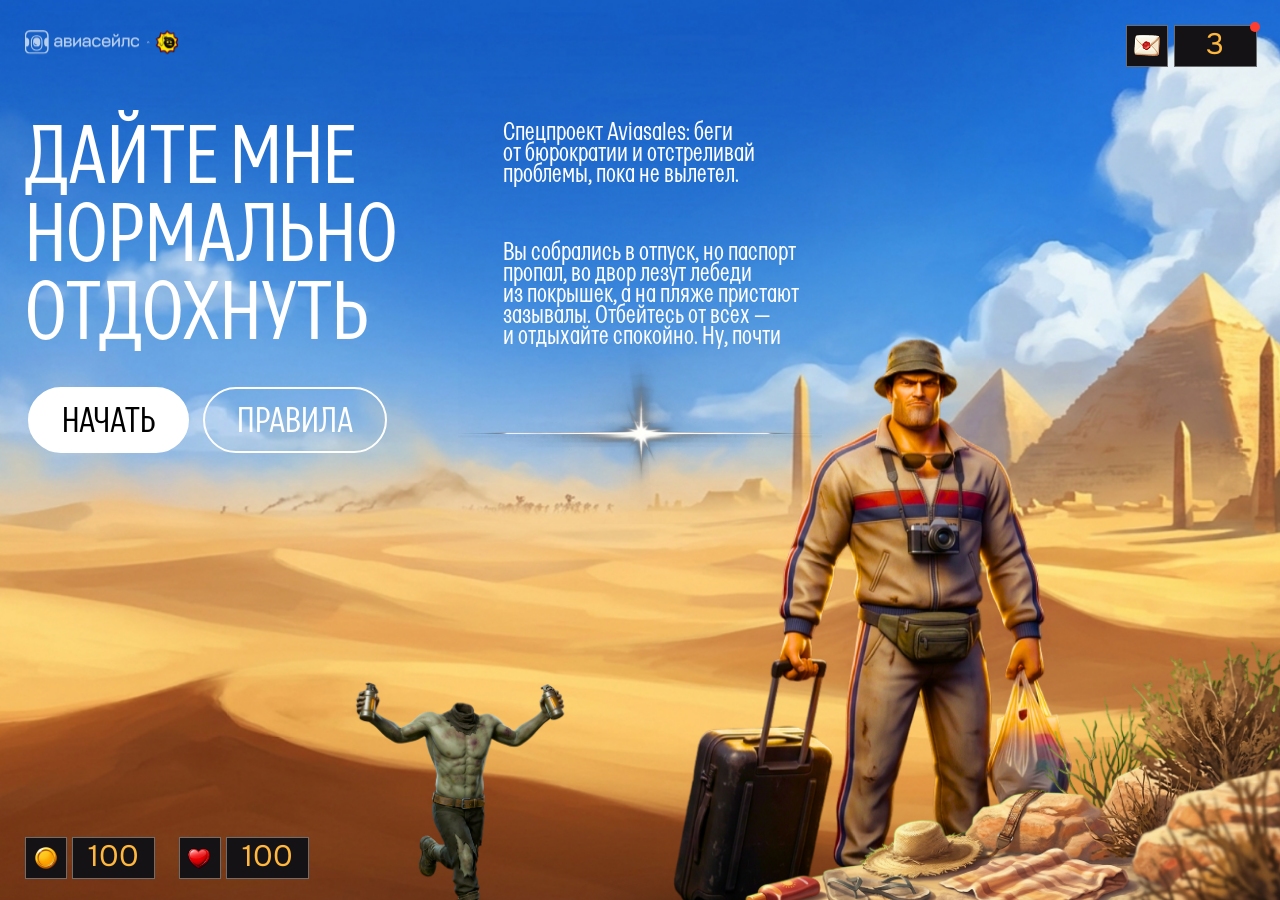
==== index.html @ ae7200af "Игра: финальный босс — Начальник (3D), реплики начальника Co-Authored-By: Claude Opus 5.5 <noreply@a" ====
<!doctype html>
<html lang="ru">
<head>
  <meta charset="utf-8">
  <meta name="viewport" content="width=device-width, initial-scale=1, viewport-fit=cover">
  <title>Дайте мне нормально отдохнуть</title>
  <link rel="preconnect" href="https://fonts.googleapis.com">
  <link rel="preconnect" href="https://fonts.gstatic.com" crossorigin>
  <!-- Onest — запасной шрифт вместо ALS Hauss (если ALS Hauss подключён локально, он возьмётся первым) -->
  <link href="https://fonts.googleapis.com/css2?family=Onest:wght@400&display=swap" rel="stylesheet">
  <link rel="preload" as="image" href="assets/bg.png">
  <link rel="preload" as="font" href="assets/fonts/lebowski.otf" type="font/otf" crossorigin>
  <link rel="stylesheet" href="styles.css?v=5">
  <script>document.documentElement.classList.add('is-loading')</script>
</head>
<body>

<section class="hero" id="hero" aria-label="Первый экран">

  <!-- ── Слои параллакса (дальний → ближний) ── -->
  <div class="layer bg" aria-hidden="true">
    <img src="assets/bg.png" alt="" fetchpriority="high">
  </div>

  <div class="layer p b zombie" aria-hidden="true">
    <div class="in in--left"><div class="bob">
      <img src="assets/zombie.png" alt="">
    </div></div>
  </div>

  <div class="layer p b shadow" aria-hidden="true">
    <div class="in in--fade"><img src="assets/shadow.svg" alt=""></div>
  </div>

  <div class="layer p b char" aria-hidden="true">
    <div class="in in--right">
      <picture>
        <source media="(max-aspect-ratio: 1/1)" srcset="assets/hero-m.png">
        <img src="assets/hero-d.png" alt="">
      </picture>
    </div>
  </div>

  <div class="layer p b fg" aria-hidden="true">
    <div class="in in--up"><img src="assets/foreground.png" alt=""></div>
  </div>

  <!-- курсор-блик -->
  <div class="flare" id="flare" aria-hidden="true"><img src="assets/flare.png" alt=""></div>

  <!-- ── Интерфейс ── -->
  <div class="p t brand">
    <div class="in in--down">
      <a class="brand__logo" href="#" aria-label="Авиасейлс"><span class="brand__mask"><img src="assets/logo.svg" alt=""></span></a>
      <img class="brand__x" src="assets/x.svg" alt="">
      <span class="brand__partner"><img src="assets/partner.png" alt="Логотип партнёра"></span>
    </div>
  </div>

  <div class="p t hud hud--top" aria-label="Письма: 3">
    <div class="in in--down">
      <button class="hud__row hud__row--btn" id="btnMail" type="button" aria-label="Открыть входящие сообщения (3)" title="Открыть входящие сообщения">
        <span class="hud__ico"><img class="ico-mail" src="assets/mail.png" alt=""></span>
        <span class="hud__val">3</span>
        <span class="hud__badge-pulse" aria-hidden="true"></span>
      </button>
    </div>
  </div>

  <h1 class="p t title">
    <span class="in in--up">Дайте мне<br>нормально<br>отдохнуть</span>
  </h1>

  <p class="p t lead lead--1"><span class="in in--up">Спецпроект Aviasales: беги <br>от бюрократии и отстреливай проблемы, пока не вылетел.</span></p>
  <p class="p t lead lead--2"><span class="in in--up">Вы&nbsp;собрались в&nbsp;отпуск, но&nbsp;паспорт пропал, во&nbsp;двор лезут лебеди из&nbsp;покрышек, а&nbsp;на&nbsp;пляже пристают зазывалы. Отбейтесь от&nbsp;всех&nbsp;— и&nbsp;отдыхайте спокойно. Ну,&nbsp;почти</span></p>

  <div class="p t start-wrap">
    <div class="in in--up">
      <a class="btn btn--primary" href="game.html?v=20">Начать</a>
      <button class="btn btn--ghost" id="btnRules" type="button">Правила</button>
    </div>
  </div>

  <div class="p b hud hud--bottom">
    <div class="in in--up">
      <div class="hud__row hud__row--coin" aria-label="Монеты: 100">
        <span class="hud__ico"><img class="ico-coin" src="assets/coin.png" alt=""></span>
        <span class="hud__val">100</span>
      </div>
      <div class="hud__row hud__row--heart" aria-label="Здоровье: 100">
        <span class="hud__ico"><img class="ico-heart" src="assets/heart.png" alt=""></span>
        <span class="hud__val">100</span>
      </div>
    </div>
  </div>
</section>

<!-- Входящие сообщения: стилизовано под меню шутера 2000-х -->
<div class="mail-modal" id="mailModal" aria-hidden="true" role="dialog" aria-modal="true" aria-labelledby="mailTitle">
  <div class="mail-modal__backdrop" id="mailBackdrop"></div>
  <div class="mail-modal__panel">
    <div class="mail-modal__header">
      <h2 class="mail-modal__title" id="mailTitle">Входящие <span class="mail-modal__count">3</span></h2>
      <button class="mail-modal__close" id="mailClose" type="button" aria-label="Закрыть сообщения"><span class="mail-modal__esc">Esc </span>×</button>
    </div>

    <div class="mail-modal__body">
      <nav class="mail-menu" role="tablist" aria-label="Письма">
        <button class="mail-menu__item is-active" type="button" role="tab" aria-selected="true" data-i="0">
          <span class="mail-menu__mark" aria-hidden="true">▶</span>
          <span class="mail-menu__label">Срочно! Ты&nbsp;не&nbsp;можешь просто взять и&nbsp;отдохнуть</span>
          <span class="mail-menu__dot mail-menu__dot--red" aria-hidden="true"></span>
        </button>
        <button class="mail-menu__item" type="button" role="tab" aria-selected="false" data-i="1">
          <span class="mail-menu__mark" aria-hidden="true">▶</span>
          <span class="mail-menu__label">План действий</span>
          <span class="mail-menu__dot" aria-hidden="true"></span>
        </button>
        <button class="mail-menu__item" type="button" role="tab" aria-selected="false" data-i="2">
          <span class="mail-menu__mark" aria-hidden="true">▶</span>
          <span class="mail-menu__label">Награда: скидка до&nbsp;20%</span>
          <span class="mail-menu__dot mail-menu__dot--green" aria-hidden="true"></span>
        </button>
      </nav>

      <div class="mail-view">
        <!-- Сообщение 1: Завязка сюжета -->
        <article class="mail-card mail-card--urgent is-active" role="tabpanel" data-i="0">
          <div class="mail-card__meta">
            <span class="mail-card__sender">Рабочий чат &amp; Бюрократия</span>
            <span class="mail-card__time">только что</span>
          </div>
          <h3 class="mail-card__subject">Срочно! Ты&nbsp;не&nbsp;можешь просто так взять и&nbsp;отдохнуть!</h3>
          <p class="mail-card__text">
            Ты&nbsp;наконец-то вырвался на&nbsp;пляж, но&nbsp;нормально отдохнуть не&nbsp;дают! В&nbsp;пятницу вечером прилетели 40&nbsp;правок, ЖЭК требует справку о&nbsp;прописке, на&nbsp;пляже пристают зазывалы, а&nbsp;из&nbsp;кустов бежит орда лебедей из&nbsp;покрышек и&nbsp;безголовых с&nbsp;бомбами. Твой отпуск под угрозой срыва!
          </p>
        </article>

        <!-- Сообщение 2: Правила игры -->
        <article class="mail-card" role="tabpanel" data-i="1" hidden>
          <div class="mail-card__meta">
            <span class="mail-card__sender">Служба спасения отдыхающих</span>
            <span class="mail-card__time">1 мин назад</span>
          </div>
          <h3 class="mail-card__subject">План действий: отстреливайся от&nbsp;проблем!</h3>
          <p class="mail-card__text">
            Выход один: хватай боевой чемодан и&nbsp;надувного фламинго&nbsp;— пали в&nbsp;упор по&nbsp;горящим дедлайнам и&nbsp;бюрократии. Собирай вещи в&nbsp;дорогу (паспорт, визу, шлёпанцы), уворачивайся от&nbsp;кричащих камикадзе и&nbsp;продержись <strong>все 5&nbsp;уровней</strong> до&nbsp;победы над Начальником, который звонит прямо в&nbsp;отпуск!
          </p>
        </article>

        <!-- Сообщение 3: Скидка за деньги -->
        <article class="mail-card mail-card--reward" role="tabpanel" data-i="2" hidden>
          <div class="mail-card__meta">
            <span class="mail-card__sender">Aviasales Бонус</span>
            <span class="mail-card__time">2 мин назад</span>
          </div>
          <h3 class="mail-card__subject">Награда: скидка зависит от&nbsp;собранных денег!</h3>
          <p class="mail-card__text">
            Каждая поверженная проблема и&nbsp;каждый выбитый бонус приносят деньги и&nbsp;монеты. Чем больше ты&nbsp;насобираешь за&nbsp;игру, тем выше твоя скидка на&nbsp;реальные авиабилеты и&nbsp;отели:
          </p>
          <ul class="mail-card__tiers">
            <li><span>До 3&nbsp;000 монет</span> <strong>Скидка 10%</strong></li>
            <li><span>От 3&nbsp;000 до&nbsp;6&nbsp;000 монет</span> <strong>Скидка 15%</strong></li>
            <li><span>От 6&nbsp;000 монет и&nbsp;выше</span> <strong>Скидка 20% (VIP)</strong></li>
          </ul>
          <p class="mail-card__subtext">
            Пройди 5&nbsp;волн, оставь email на&nbsp;финальном экране победы и&nbsp;забери заслуженный промокод на&nbsp;отпуск!
          </p>
        </article>
      </div>
    </div>

    <div class="mail-modal__footer">
      <a class="mail-modal__action" href="game.html?v=20"><span aria-hidden="true">&gt;&gt;</span> В&nbsp;бой за&nbsp;отпуск <span aria-hidden="true">&lt;&lt;</span></a>
    </div>
  </div>
</div>

<script src="parallax.js?v=5"></script>
</body>
</html>
---- styles.css ----
/* ─────────────────────────────────────────────────────────────
   Первый экран спецпроекта
   Все размеры — в «пикселях макета», умноженных на --u.
   Десктоп: макет 1280×769 (MacBook Air - 1)
   Мобайл:  макет 402×874  (iPhone 17 - 1), включается на портретных экранах
   ───────────────────────────────────────────────────────────── */

@font-face {
  font-family: "Lebowski";
  src: local("Lebowski by Pragmatica"), url("assets/fonts/lebowski.otf") format("opentype");
  font-weight: 400;
  font-display: swap;
}

*,
*::before,
*::after { box-sizing: border-box; }

html, body { margin: 0; background: #241709; }
body {
  font-family: Arial, Helvetica, sans-serif;
  color: #fff;
  -webkit-font-smoothing: antialiased;
  text-rendering: optimizeLegibility;
}
img { display: block; max-width: none; }

:root {
  --font-game: "ALS Hauss", "ALS Hauss VF", "Onest", Arial, sans-serif;
  --font-display: "Lebowski", "Onest", Arial, sans-serif;
  --green: #259c00;
  --green-text: #2dbd00;
  --brown: #241709;
  --hud-bg: #141215;
  --hud-border: rgba(216, 216, 216, .46);
  --hud-text: #ffb83d;
}

/* ── Сцена ─────────────────────────────────────────────────── */

.hero {
  /* масштаб: макет вписывается в экран целиком */
  --u: min(100cqw / 1280, 100cqh / 769);  /* размер самой секции, без полосы прокрутки */
  --x0: calc(50% - 640 * var(--u));   /* левый край макета, сцена по центру */
  container-type: size;

  /* значения, которые обновляет parallax.js */
  --mx: 0;       /* курсор / гироскоп, -1…1 */
  --my: 0;

  position: relative;
  height: 100vh;
  height: 100svh;
  min-height: 320px;
  overflow: hidden;
  background: #e2ad62;
  isolation: isolate;
}

/* Позиционирование в координатах макета */
.p {
  position: absolute;
  left: calc(var(--x0) + var(--x) * var(--u));
  width: calc(var(--w) * var(--u));
}
.p.t { top: calc(var(--y) * var(--u)); }
.p.b { bottom: calc(var(--b) * var(--u)); }
.zombie, .shadow, .char, .fg { height: calc(var(--h) * var(--u)); }

/* Параллакс (только арт-слои): --dx/--dy — смещение от курсора, px макета */
.layer {
  --dx: 0; --dy: 0;
  transform: translate3d(
    calc(var(--mx) * var(--dx) * var(--u) * -1),
    calc(var(--my) * var(--dy) * var(--u) * -1),
    0);
  will-change: transform;
}

.in { display: block; width: 100%; height: 100%; }
:where(.in > img, .in > picture, .in > picture > img, .bob > img) { width: 100%; height: 100%; }

/* ── Арт-слои ─────────────────────────────────────────────── */

.bg {
  position: absolute;
  inset: calc(-24 * var(--u));  /* запас под смещение */
  z-index: 0;
  --dx: 14; --dy: 8;
}
.bg img { width: 100%; height: 100%; object-fit: cover; object-position: 50% 0; }

.zombie { z-index: 1; --x: 217;    --b: -53.27; --w: 500.362; --h: 279.272; --dx: 26; --dy: 12; }
.shadow { z-index: 2; --x: 580.97; --b: -78;   --w: 652.306; --h: 115.448; --dx: 34; --dy: 14; }
.char   { z-index: 3; --x: 661.13; --b: -41.77; --w: 812.147; --h: 612.769; --dx: 34; --dy: 14; }
/* передний план прижат к правому нижнему углу экрана;
   --r/--b — небольшой вылет за край, чтобы при параллаксе не было щели */
.fg     { z-index: 4; --r: -20;    --b: -10;   --w: 662;     --h: 370;     --dx: 20; --dy: 10;
          left: auto; right: calc(var(--r) * var(--u)); }

.zombie img { object-fit: cover; }
.char img   { object-fit: fill; object-position: bottom; }  /* как в макете: растянуто по рамке */
.fg img     { object-fit: cover; transform: scaleX(-1); }   /* в макете слой отзеркален */

/* ── Интерфейс ────────────────────────────────────────────── */

.brand, .hud, .title, .lead, .start-wrap { z-index: 5; }

.brand { --x: 24; --y: 25; --w: 220.22; height: calc(35 * var(--u)); }
.brand .in {
  position: relative;
  scale: .7;                 /* логотип на 30% меньше макета */
  transform-origin: 0 50%;   /* левый край и центр по высоте остаются на месте */
}
.brand__logo {
  position: absolute; left: 0; top: 0;
  width: calc(166.25 * var(--u)); height: calc(35 * var(--u));
  opacity: .7;
  transition: opacity .2s;
}
.brand__logo:hover { opacity: 1; }
.brand__mask {
  position: absolute;
  inset: 0 .64% 1.74% .33%;
  /* маска из assets/logo-mask.svg встроена: с file:// Chrome не грузит внешние маски */
  -webkit-mask: url("data:image/svg+xml,%3Csvg xmlns='http://www.w3.org/2000/svg' width='164.643' height='34.3901' viewBox='0 0 164.643 34.3901' preserveAspectRatio='none'%3E%3Cpath d='M164.643 0H0V34.3901H164.643V0Z' fill='black'/%3E%3C/svg%3E") no-repeat 0 0 / 100% 100%;
          mask: url("data:image/svg+xml,%3Csvg xmlns='http://www.w3.org/2000/svg' width='164.643' height='34.3901' viewBox='0 0 164.643 34.3901' preserveAspectRatio='none'%3E%3Cpath d='M164.643 0H0V34.3901H164.643V0Z' fill='black'/%3E%3C/svg%3E") no-repeat 0 0 / 100% 100%;
}
.brand__mask img { width: 100%; height: 100%; }
.brand__x {
  position: absolute;
  left: calc(175 * var(--u)); top: calc(15 * var(--u));
  width: calc(5.42133 * var(--u)); height: calc(4.47133 * var(--u));
}
.brand__partner {
  position: absolute;
  left: calc(186 * var(--u)); top: 0;
  width: calc(34.22 * var(--u)); height: calc(34 * var(--u));
  overflow: hidden;
}
.brand__partner img {
  position: absolute;
  width: 136.46%; height: 193.8%;
  left: -36.46%; top: -53.88%;
}

.title {
  --x: 25; --y: 115; --w: 404;
  margin: 0;
  font-family: var(--font-display);
  font-weight: 400;
  font-size: calc(71 * var(--u));
  line-height: 1.1;
  white-space: nowrap;
  text-transform: uppercase;
}

.lead {
  --w: 332;
  margin: 0;
  font-family: var(--font-display);
  font-size: calc(21.934 * var(--u));
  line-height: .96;
}
.lead--1 { --x: 503; --y: 121; }
.lead--2 { --x: 503; --y: 240.64; }

/* кнопки «Начать» и «Правила» */
.start-wrap { --x: 28; --y: 387; --w: 400; }
.start-wrap .in { display: flex; gap: calc(14 * var(--u)); align-items: flex-start; }

.btn {
  display: inline-flex;
  align-items: center;
  justify-content: center;
  margin: 0;
  padding: calc(18 * var(--u)) calc(32 * var(--u));
  border: max(1.5px, 2 * var(--u)) solid #fff;
  border-radius: calc(67 * var(--u));
  font-family: var(--font-display);
  font-weight: 400;
  font-size: calc(30 * var(--u));
  line-height: .873;
  text-transform: uppercase;
  text-decoration: none;
  white-space: nowrap;
  cursor: pointer;
  transition: transform .16s ease, background-color .2s ease, border-color .2s ease, box-shadow .2s ease;
  -webkit-tap-highlight-color: transparent;
}
.btn--primary { background: #fff; color: #000; }
.btn--ghost   { background: transparent; color: #fff; }
.btn--primary:hover { background: var(--hud-text); border-color: var(--hud-text); box-shadow: 0 0 calc(24 * var(--u)) rgba(255, 184, 61, .5); }
.btn--ghost:hover   { background: rgba(255, 255, 255, .16); }
.btn:active { transform: translateY(calc(2 * var(--u))) scale(.98); }
.btn:focus-visible { outline: 3px solid var(--hud-text); outline-offset: 4px; }

/* HUD */
.hud--top    { --x: 1126; --y: 25; --w: 130.865; height: calc(42 * var(--u)); }
.hud--bottom { --x: 25;   --b: 21; --w: 284; height: calc(42 * var(--u)); }
.hud--bottom .in { display: flex; gap: calc(23.14 * var(--u)); }

/* курсор-блик: картинка из макета ходит за мышью, системный курсор скрыт */
.flare {
  position: absolute;
  z-index: 8;
  left: calc(var(--x0) + 458 * var(--u));   /* до первого движения мыши — место из макета */
  top: calc(342 * var(--u));
  width: calc(364 * var(--u));
  height: calc(182 * var(--u));
  pointer-events: none;
  transition: scale .2s ease, opacity .25s ease;
}
.flare img { width: 100%; height: 100%; }
.flare.is-follow { left: 0; top: 0; margin: calc(-91 * var(--u)) 0 0 calc(-182 * var(--u)); }  /* центр блика = кончик курсора */
.flare.is-hot { scale: 1.35; }
.flare.is-away { opacity: 0; }
@media (hover: hover) and (pointer: fine) {
  .hero, .hero * { cursor: none !important; }
}
@media not ((hover: hover) and (pointer: fine)) {
  .flare { display: none; }
}

.hud__row {
  display: flex;
  justify-content: space-between;
  width: calc(130.865 * var(--u));
  height: calc(42 * var(--u));
}
.hud__row--btn {
  background: none;
  border: none;
  padding: 0;
  margin: 0;
  cursor: pointer;
  outline: none;
  font: inherit;
  color: inherit;
  position: relative;
  transition: transform .18s ease;
  -webkit-tap-highlight-color: transparent;
}
.hud__row--btn:hover .hud__ico,
.hud__row--btn:hover .hud__val {
  border-color: var(--hud-text);
  box-shadow: 0 0 calc(12 * var(--u)) rgba(255, 184, 61, .45);
}
.hud__row--btn:active {
  transform: scale(.96);
}
.hud__row--btn:focus-visible .hud__ico,
.hud__row--btn:focus-visible .hud__val {
  outline: 2px solid #fff;
  outline-offset: 2px;
}
.hud__badge-pulse {
  position: absolute;
  right: calc(-3 * var(--u));
  top: calc(-3 * var(--u));
  width: calc(10 * var(--u));
  height: calc(10 * var(--u));
  border-radius: 50%;
  background: #ff3d2e;
  box-shadow: 0 0 0 0 rgba(255, 61, 46, .8);
  animation: pulse-badge 2s infinite;
  pointer-events: none;
}
@keyframes pulse-badge {
  0% { transform: scale(.95); box-shadow: 0 0 0 0 rgba(255, 61, 46, .8); }
  70% { transform: scale(1.15); box-shadow: 0 0 0 calc(8 * var(--u)) rgba(255, 61, 46, 0); }
  100% { transform: scale(.95); box-shadow: 0 0 0 0 rgba(255, 61, 46, 0); }
}
.hud__ico, .hud__val {
  position: relative;
  background: var(--hud-bg);
  border: max(1px, 1.26 * var(--u)) solid var(--hud-border);
}
.hud__ico { width: calc(41.986 * var(--u)); height: calc(41.986 * var(--u)); }
.hud__ico img { position: absolute; object-fit: cover; }
.ico-heart {
  left: calc(4.74 * var(--u)); top: calc(5.74 * var(--u));   /* 6×7 от внешнего края рамки */
  width: calc(29 * var(--u)); height: calc(29 * var(--u));
}
.ico-mail {
  left: calc(3.74 * var(--u)); top: calc(5.24 * var(--u));   /* 32×29 по центру квадрата */
  width: calc(32 * var(--u)); height: calc(29 * var(--u));
  object-fit: contain;
}
.ico-coin {
  left: calc(3.74 * var(--u)); top: calc(3.74 * var(--u));   /* 5×5 от внешнего края рамки */
  width: calc(32 * var(--u)); height: calc(32 * var(--u));
}
.hud__val {
  display: flex;
  align-items: center;
  justify-content: center;
  width: calc(83 * var(--u));
  height: calc(42 * var(--u));
  padding-bottom: calc(2 * var(--u));
  color: var(--hud-text);
  font-family: var(--font-game);
  font-size: calc(29.543 * var(--u));
  line-height: .873;
}

/* ── Мобайл (портретная ориентация) ───────────────────────── */

@media (max-aspect-ratio: 1/1) {
  .hero {
    --u: min(100cqw / 402, 100cqh / 720);
    --x0: calc(50% - 201 * var(--u));
  }

  .bg img { object-position: 66% 50%; }

  .zombie { --x: -68;  --b: 289; --w: 181; --h: 101; --dx: 18; --dy: 8; }
  .char   { --x: -212; --b: -29; --w: 916; --h: 511; --dx: 22; --dy: 10; }
  .fg     { --r: -77;  --b: -13; --w: 662; --h: 370; --dx: 30; --dy: 8; }
  .shadow { display: none; }
  .char img { object-fit: cover; }

  .brand { --x: 17; --y: 17; }
  .hud--top { --x: 256; --y: 13; }

  .title { --x: 17; --y: 90; --w: 384; font-size: calc(67.485 * var(--u)); }
  .lead--1 { --x: 23; --y: 342; }
  .lead--2 { display: none; }

  /* кнопки прибиты к низу экрана, над HUD */
  .p.t.start-wrap { --x: 20; --w: 370; top: auto; bottom: calc(103 * var(--u)); }
  .hud--bottom { --x: 17; --b: 24; --w: 305.865; }
  .hud--bottom .in { gap: calc(27.14 * var(--u)); }
  .hud__row--heart { order: -1; }
}

/* ── Появление при загрузке ───────────────────────────────── */

@keyframes in-up    { from { opacity: 0; transform: translateY(40px); } }
@keyframes in-down  { from { opacity: 0; transform: translateY(-24px); } }
@keyframes in-left  { from { opacity: 0; transform: translateX(-90px); } }
@keyframes in-right { from { opacity: 0; transform: translateX(90px); } }
@keyframes in-fade  { from { opacity: 0; } }

.in {
  animation: var(--anim, in-fade) .9s cubic-bezier(.2, .8, .2, 1) var(--delay, 0s) both;
}
.in--up    { --anim: in-up; }
.in--down  { --anim: in-down; }
.in--left  { --anim: in-left; }
.in--right { --anim: in-right; }

.fg      .in { --delay: .05s; }
.char    .in { --delay: .15s; }
.shadow  .in { --delay: .35s; }
.zombie  .in { --delay: .45s; }
.brand   .in, .hud--top .in { --delay: .2s; }
.title   .in { --delay: .3s; }
.lead--1 .in { --delay: .42s; }
.lead--2 .in { --delay: .5s; }
.start-wrap .in { --delay: .6s; }
.hud--bottom .in { --delay: .7s; }

/* пока сцена грузится — всё на паузе (класс снимает parallax.js) */
.is-loading .in { animation-play-state: paused; }

/* зомби бежит: лёгкое покачивание */
@keyframes bob {
  0%, 100% { transform: translateY(0) rotate(-1.5deg); }
  50%      { transform: translateY(-4%) rotate(1.5deg); }
}
.bob { width: 100%; height: 100%; transform-origin: 50% 90%; animation: bob .8s ease-in-out infinite; }

/* персонаж дышит */
@keyframes breathe { 50% { transform: scaleY(1.008); } }
.char picture { display: block; transform-origin: 50% 100%; animation: breathe 4s ease-in-out infinite; }

/* ── Без анимаций ─────────────────────────────────────────── */

@media (prefers-reduced-motion: reduce) {
  .in, .bob, .char picture { animation: none !important; }
  .layer { transform: none !important; }
}

/* ── Входящие: меню шутера 2000-х ─────────────────────────── */

.mail-modal {
  --glow: 0 0 6px rgba(255, 184, 61, .75), 0 0 18px rgba(255, 140, 0, .35);
  position: fixed;
  inset: 0;
  z-index: 100;
  display: flex;
  align-items: center;
  justify-content: center;
  padding: 16px;
  opacity: 0;
  pointer-events: none;
  transition: opacity .25s ease;
}
.mail-modal.is-open { opacity: 1; pointer-events: auto; }
.mail-modal__backdrop {
  position: absolute;
  inset: 0;
  background:
    radial-gradient(ellipse at center, rgba(40, 22, 4, .55), rgba(6, 4, 2, .92) 70%);
}

/* рамка «под металл»: светлый скос сверху, тёмный снизу, заклёпки по углам */
.mail-modal__panel {
  position: relative;
  width: min(820px, 100%);
  max-height: min(90vh, 620px);
  display: flex;
  flex-direction: column;
  padding: 6px;
  background: linear-gradient(180deg, #8a8477 0%, #3b3833 18%, #1c1b19 50%, #3b3833 82%, #6f6a60 100%);
  box-shadow:
    inset 1px 1px 0 rgba(255, 255, 255, .45),
    inset -1px -1px 0 rgba(0, 0, 0, .8),
    0 0 0 1px #000,
    0 24px 60px rgba(0, 0, 0, .8),
    0 0 40px rgba(255, 140, 0, .18);
  transform: scale(.94);
  transition: transform .3s cubic-bezier(.2, .9, .2, 1.2);
}
.mail-modal.is-open .mail-modal__panel { transform: scale(1); }
.mail-modal__panel::before,
.mail-modal__panel::after {
  content: "";
  position: absolute;
  top: 8px;
  width: 8px; height: 8px;
  border-radius: 50%;
  background: radial-gradient(circle at 35% 35%, #e8e2d2, #6b655a 55%, #1a1917);
  box-shadow: 0 0 0 1px rgba(0, 0, 0, .6);
  z-index: 2;
}
.mail-modal__panel::before { left: 8px; }
.mail-modal__panel::after  { right: 8px; }

/* внутреннее «стекло» со строками развёртки */
.mail-modal__header,
.mail-modal__body,
.mail-modal__footer {
  position: relative;
  background-color: #0c0b0a;
  background-image: repeating-linear-gradient(0deg, rgba(255, 255, 255, .025) 0 1px, transparent 1px 3px);
}
.mail-modal__header {
  display: flex;
  align-items: center;
  justify-content: center;
  gap: 16px;
  padding: 20px 64px 14px;
  border: 1px solid #000;
  border-bottom: 0;
}
.mail-modal__title {
  display: flex;
  align-items: center;
  gap: 14px;
  width: 100%;
  margin: 0;
  font-family: var(--font-display);
  font-weight: 400;
  font-size: 34px;
  line-height: 1;
  letter-spacing: .06em;
  text-transform: uppercase;
  color: var(--hud-text);
  text-shadow: var(--glow);
  white-space: nowrap;
}
/* двойные линии по бокам заголовка: ═══ ВХОДЯЩИЕ ═══ */
.mail-modal__title::before,
.mail-modal__title::after {
  content: "";
  flex: 1;
  height: 6px;
  border-top: 2px solid rgba(255, 184, 61, .7);
  border-bottom: 2px solid rgba(255, 184, 61, .7);
  box-shadow: 0 0 8px rgba(255, 140, 0, .35);
}
.mail-modal__count {
  font-size: .55em;
  padding: 3px 7px 2px;
  border: 1px solid currentColor;
  letter-spacing: 0;
}
.mail-modal__close {
  position: absolute;
  right: 14px;
  top: 50%;
  translate: 0 -40%;
  padding: 4px 6px;
  background: none;
  border: 0;
  font-family: var(--font-display);
  font-size: 15px;
  letter-spacing: .08em;
  text-transform: uppercase;
  color: rgba(255, 184, 61, .6);
  cursor: pointer;
  transition: color .15s, text-shadow .15s;
}
.mail-modal__close:hover,
.mail-modal__close:focus-visible { color: #ffe2a8; text-shadow: var(--glow); outline: none; }

.mail-modal__body {
  display: grid;
  grid-template-columns: minmax(200px, 38%) 1fr;
  min-height: 0;
  flex: 1;
  border-inline: 1px solid #000;
}

/* список писем — пункты меню */
.mail-menu {
  display: flex;
  flex-direction: column;
  gap: 4px;
  padding: 18px 10px 18px 14px;
  border-right: 1px solid rgba(255, 184, 61, .22);
}
.mail-menu__item {
  display: grid;
  grid-template-columns: 18px 1fr 8px;
  align-items: center;
  gap: 8px;
  width: 100%;
  padding: 10px 8px;
  background: none;
  border: 0;
  text-align: left;
  font-family: var(--font-display);
  font-size: 19px;
  line-height: 1.05;
  text-transform: uppercase;
  color: rgba(255, 184, 61, .5);
  cursor: pointer;
  transition: color .12s, background-color .12s, text-shadow .12s;
}
.mail-menu__mark { font-size: 12px; opacity: 0; transition: opacity .12s, translate .12s; translate: -4px 0; }
.mail-menu__item:hover,
.mail-menu__item:focus-visible { color: #ffd389; outline: none; }
.mail-menu__item.is-active {
  color: #ffe9bf;
  text-shadow: var(--glow);
  background: linear-gradient(90deg, rgba(255, 140, 0, .22), transparent);
}
.mail-menu__item.is-active .mail-menu__mark { opacity: 1; translate: 0 0; animation: mark-blink 1s steps(2, start) infinite; }
@keyframes mark-blink { to { visibility: hidden; } }
.mail-menu__dot { width: 8px; height: 8px; background: var(--hud-text); box-shadow: 0 0 6px var(--hud-text); }
.mail-menu__dot--red   { background: #ff3d2e; box-shadow: 0 0 6px #ff3d2e; }
.mail-menu__dot--green { background: var(--green-text); box-shadow: 0 0 6px var(--green-text); }

/* текст выбранного письма */
.mail-view {
  padding: 20px 24px 22px;
  overflow-y: auto;
  -webkit-overflow-scrolling: touch;
  scrollbar-color: rgba(255, 184, 61, .5) transparent;
}
.mail-card { animation: card-in .25s ease both; }
.mail-card[hidden] { display: none; }
@keyframes card-in { from { opacity: 0; transform: translateX(10px); } }
.mail-card__meta {
  display: flex;
  justify-content: space-between;
  gap: 12px;
  margin-bottom: 10px;
  padding-bottom: 8px;
  border-bottom: 1px dashed rgba(255, 184, 61, .25);
  font-family: var(--font-display);
  font-size: 14px;
  letter-spacing: .05em;
  text-transform: uppercase;
  color: rgba(255, 184, 61, .6);
}
.mail-card__sender::before { content: "От: "; color: rgba(255, 184, 61, .4); }
.mail-card__subject {
  margin: 0 0 12px;
  font-family: var(--font-display);
  font-weight: 400;
  font-size: 26px;
  line-height: 1.02;
  text-transform: uppercase;
  color: var(--hud-text);
  text-shadow: var(--glow);
}
.mail-card--urgent .mail-card__subject { color: #ff8a6e; text-shadow: 0 0 6px rgba(255, 61, 46, .7), 0 0 18px rgba(255, 61, 46, .3); }
.mail-card--reward .mail-card__subject { color: #9dff7a; text-shadow: 0 0 6px rgba(45, 189, 0, .7), 0 0 18px rgba(45, 189, 0, .3); }
.mail-card__text {
  margin: 0;
  font-family: var(--font-game);
  font-size: 15px;
  line-height: 1.5;
  color: #e9dcc4;
}
.mail-card__text strong { color: var(--hud-text); font-weight: 600; }
.mail-card__tiers {
  margin: 14px 0;
  padding: 0;
  list-style: none;
  display: flex;
  flex-direction: column;
  gap: 6px;
}
.mail-card__tiers li {
  display: flex;
  justify-content: space-between;
  gap: 10px;
  padding: 8px 12px 7px;
  background: var(--hud-bg);
  border: 1.26px solid var(--hud-border);
  font-family: var(--font-display);
  font-size: 15px;
  text-transform: uppercase;
  color: #e9dcc4;
}
.mail-card__tiers li strong { font-weight: 400; color: #9dff7a; text-shadow: 0 0 6px rgba(45, 189, 0, .6); white-space: nowrap; }
.mail-card__subtext { margin: 10px 0 0; font-family: var(--font-game); font-size: 13px; color: rgba(233, 220, 196, .7); }

.mail-modal__footer {
  display: flex;
  justify-content: center;
  padding: 14px 16px 18px;
  border: 1px solid #000;
  border-top: 2px solid rgba(255, 184, 61, .35);
}
.mail-modal__action {
  padding: 6px 14px;
  font-family: var(--font-display);
  font-size: 28px;
  line-height: 1;
  letter-spacing: .05em;
  text-transform: uppercase;
  text-decoration: none;
  color: var(--hud-text);
  text-shadow: var(--glow);
  transition: color .15s, scale .15s;
}
.mail-modal__action span { display: inline-block; transition: translate .2s; }
.mail-modal__action:hover,
.mail-modal__action:focus-visible { color: #fff3d6; outline: none; scale: 1.06; }
.mail-modal__action:hover span:first-child { translate: -6px 0; }
.mail-modal__action:hover span:last-child  { translate: 6px 0; }

@media (max-width: 640px) {
  .mail-modal { padding: 10px; }
  .mail-modal__panel { max-height: 92svh; padding: 4px; }
  .mail-modal__panel::before, .mail-modal__panel::after { display: none; }
  .mail-modal__header { padding: 16px 70px 12px 14px; }
  .mail-modal__title { font-size: 26px; gap: 10px; }
  .mail-modal__title::after { display: none; }
  .mail-modal__esc { display: none; }
  .mail-modal__close { font-size: 26px; }
  .mail-modal__body { grid-template-columns: 1fr; grid-template-rows: auto 1fr; }
  .mail-menu { padding: 10px 8px; border-right: 0; border-bottom: 1px solid rgba(255, 184, 61, .22); gap: 0; }
  .mail-menu__item { font-size: 16px; padding: 8px 6px; }
  .mail-view { padding: 14px 14px 16px; }
  .mail-card__subject { font-size: 22px; }
  .mail-card__text { font-size: 14px; }
  .mail-card__tiers li { font-size: 13px; }
  .mail-modal__action { font-size: 23px; }
}
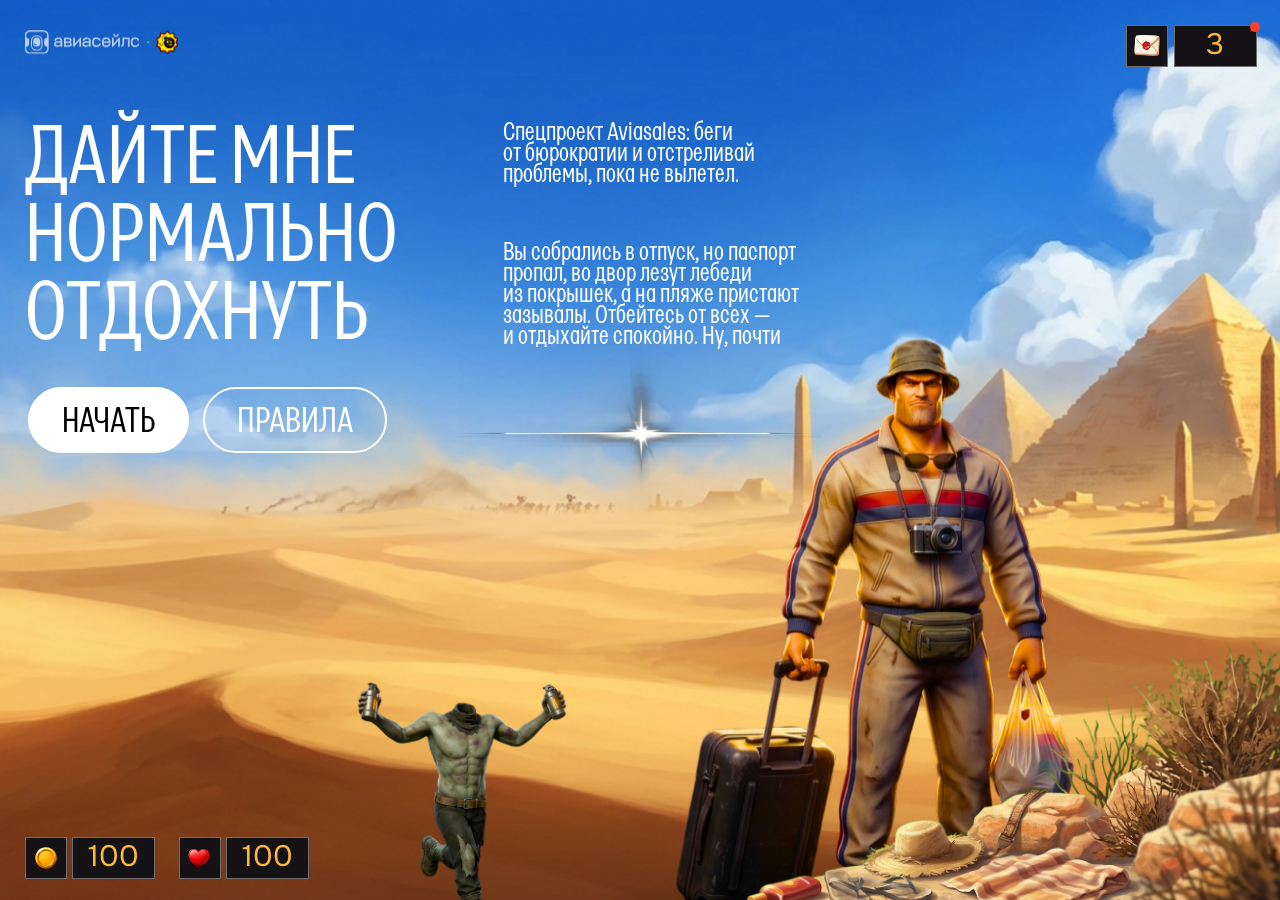
==== commit b002a0f9: "Игра на телефоне: выровнен интерфейс, автоприцел и автоогонь, громкость колонки на iPhone Co-Authore" ====
--- a/index.html
+++ b/index.html
@@ -76,7 +76,7 @@
 
   <div class="p t start-wrap">
     <div class="in in--up">
-      <a class="btn btn--primary" href="game.html?v=20">Начать</a>
+      <a class="btn btn--primary" href="game.html?v=22">Начать</a>
       <button class="btn btn--ghost" id="btnRules" type="button">Правила</button>
     </div>
   </div>
@@ -171,7 +171,7 @@
     </div>
 
     <div class="mail-modal__footer">
-      <a class="mail-modal__action" href="game.html?v=20"><span aria-hidden="true">&gt;&gt;</span> В&nbsp;бой за&nbsp;отпуск <span aria-hidden="true">&lt;&lt;</span></a>
+      <a class="mail-modal__action" href="game.html?v=22"><span aria-hidden="true">&gt;&gt;</span> В&nbsp;бой за&nbsp;отпуск <span aria-hidden="true">&lt;&lt;</span></a>
     </div>
   </div>
 </div>
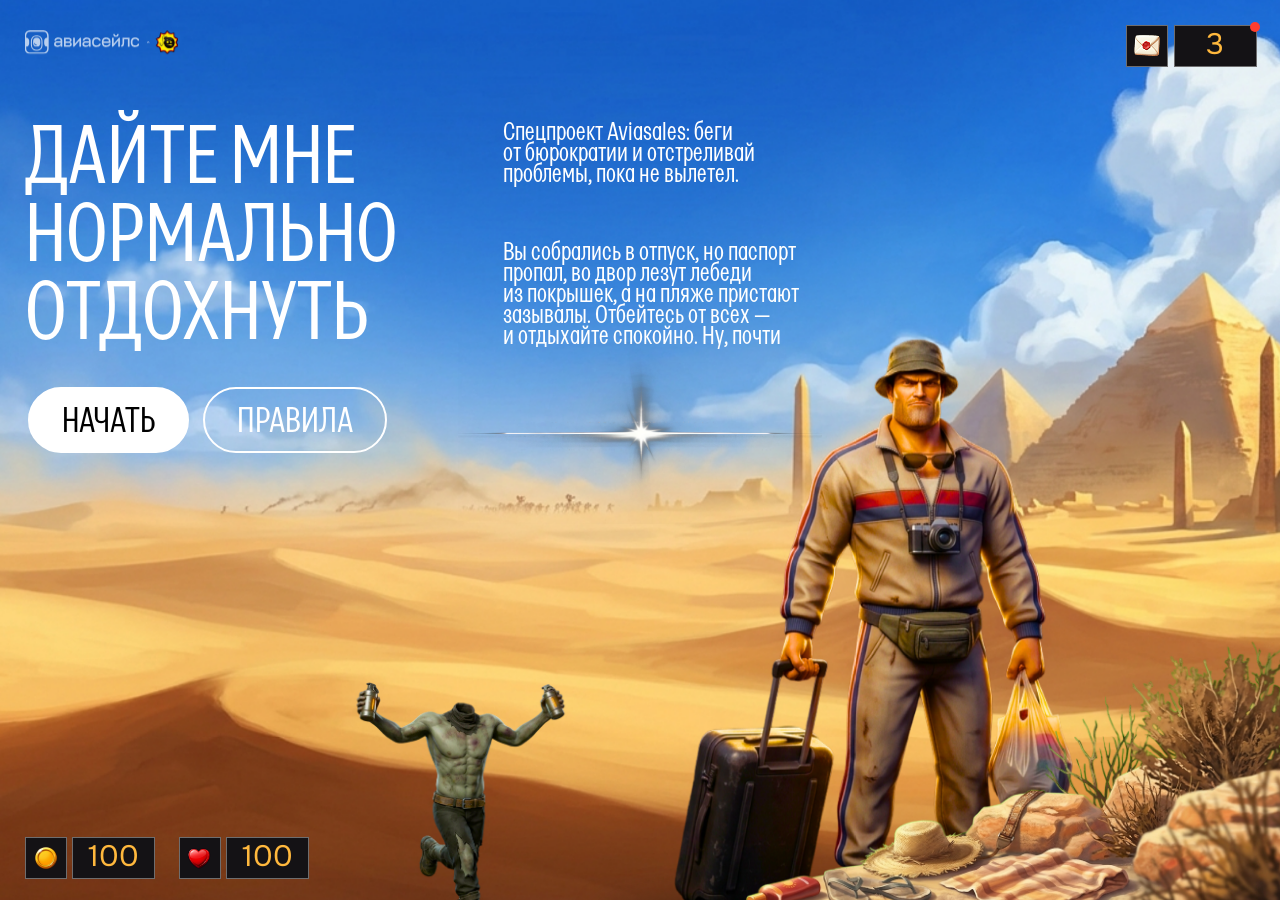
==== commit 90398b71: "Игра: колонка тише и с меньшим радиусом, магнит для вещей, бег не сбивается автоприцелом Co-Authored" ====
--- a/index.html
+++ b/index.html
@@ -76,7 +76,7 @@
 
   <div class="p t start-wrap">
     <div class="in in--up">
-      <a class="btn btn--primary" href="game.html?v=22">Начать</a>
+      <a class="btn btn--primary" href="game.html?v=23">Начать</a>
       <button class="btn btn--ghost" id="btnRules" type="button">Правила</button>
     </div>
   </div>
@@ -171,7 +171,7 @@
     </div>
 
     <div class="mail-modal__footer">
-      <a class="mail-modal__action" href="game.html?v=22"><span aria-hidden="true">&gt;&gt;</span> В&nbsp;бой за&nbsp;отпуск <span aria-hidden="true">&lt;&lt;</span></a>
+      <a class="mail-modal__action" href="game.html?v=23"><span aria-hidden="true">&gt;&gt;</span> В&nbsp;бой за&nbsp;отпуск <span aria-hidden="true">&lt;&lt;</span></a>
     </div>
   </div>
 </div>
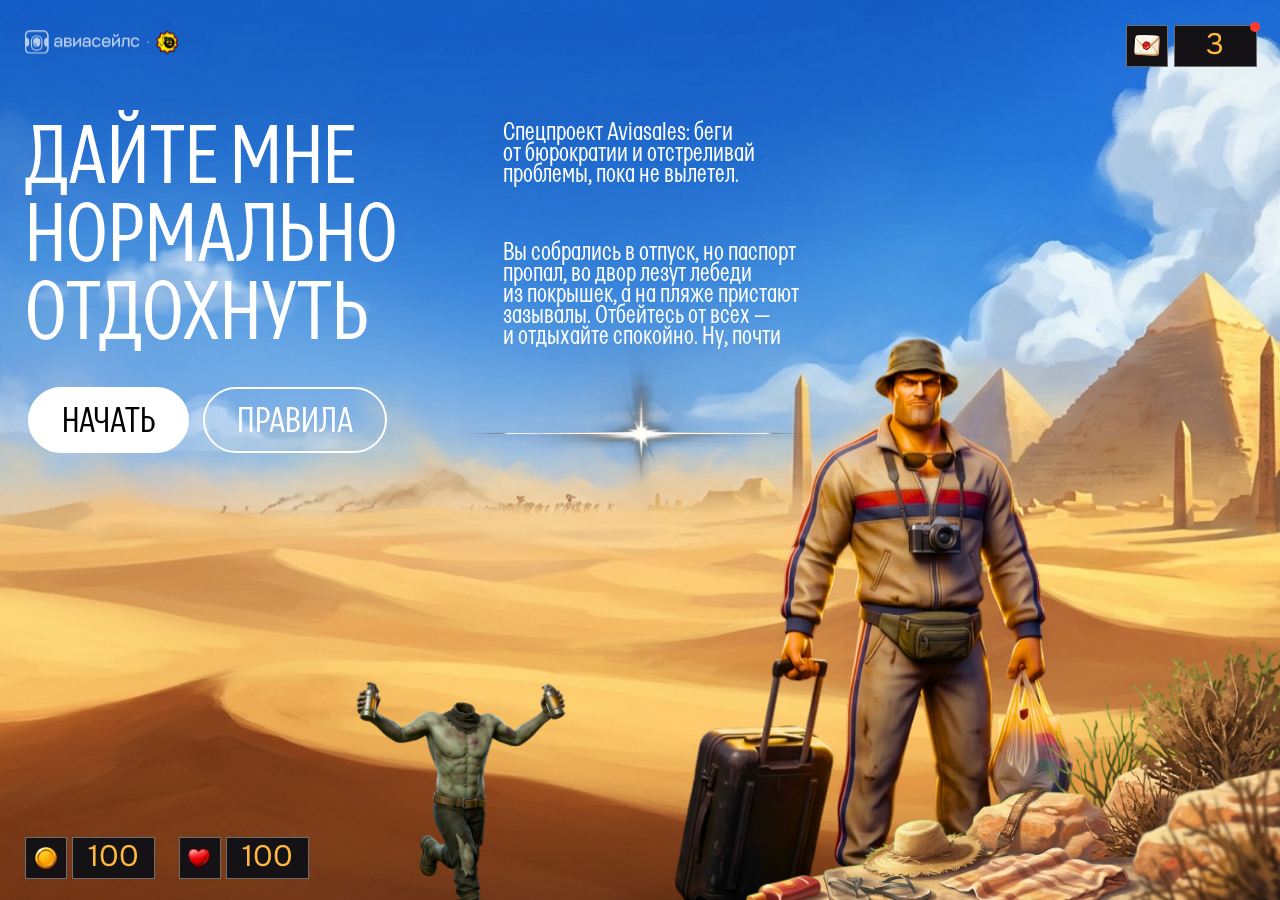
==== commit ea265fca: "Игра: громкость на iPhone — определяем устройство, вне радиуса колонка выключена Co-Authored-By: Cla" ====
--- a/index.html
+++ b/index.html
@@ -76,7 +76,7 @@
 
   <div class="p t start-wrap">
     <div class="in in--up">
-      <a class="btn btn--primary" href="game.html?v=23">Начать</a>
+      <a class="btn btn--primary" href="game.html?v=24">Начать</a>
       <button class="btn btn--ghost" id="btnRules" type="button">Правила</button>
     </div>
   </div>
@@ -171,7 +171,7 @@
     </div>
 
     <div class="mail-modal__footer">
-      <a class="mail-modal__action" href="game.html?v=23"><span aria-hidden="true">&gt;&gt;</span> В&nbsp;бой за&nbsp;отпуск <span aria-hidden="true">&lt;&lt;</span></a>
+      <a class="mail-modal__action" href="game.html?v=24"><span aria-hidden="true">&gt;&gt;</span> В&nbsp;бой за&nbsp;отпуск <span aria-hidden="true">&lt;&lt;</span></a>
     </div>
   </div>
 </div>
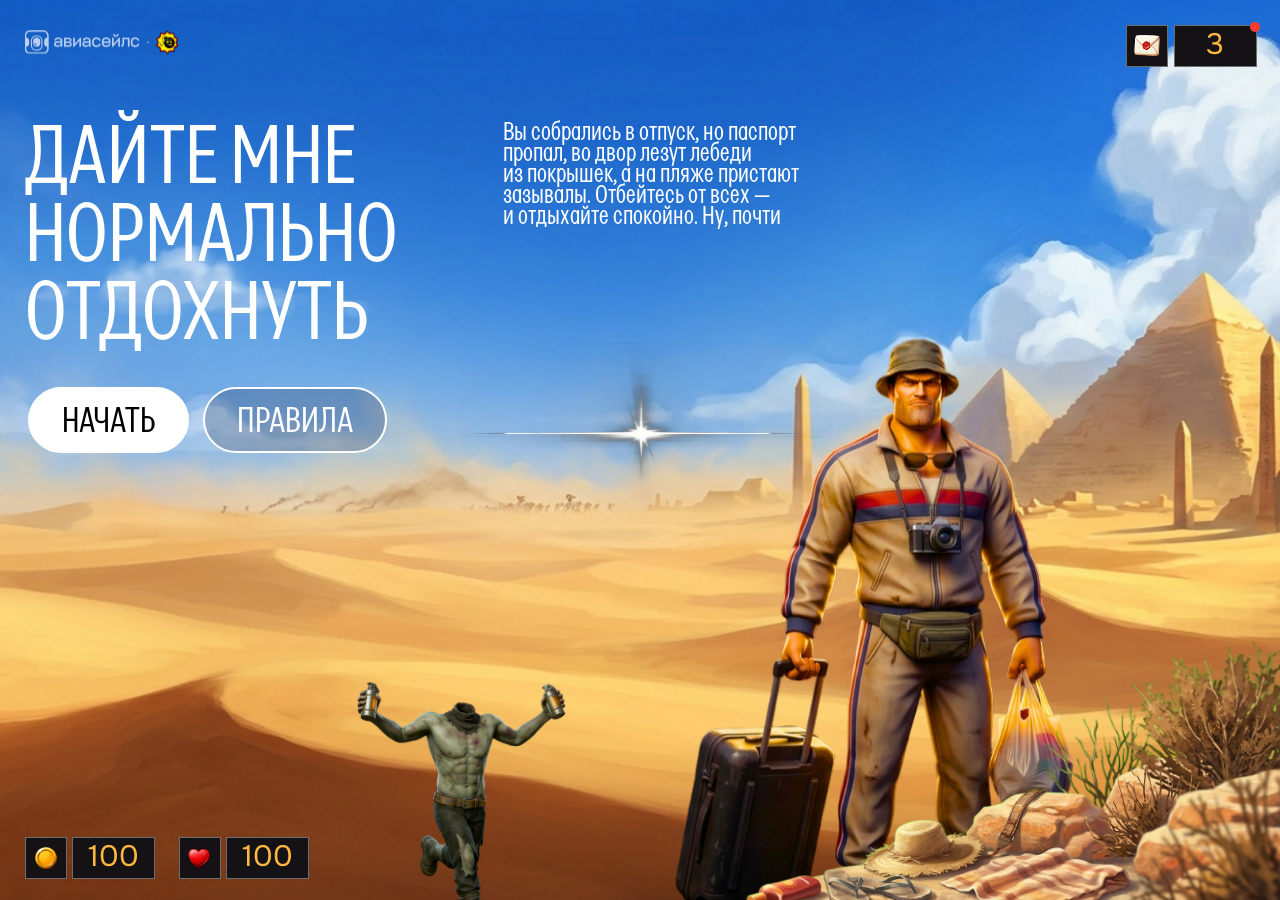
==== commit a02032d3: "Лендинг: убран текст про спецпроект, заголовок за персонажем, блюр под кнопкой «Правила» Co-Authored" ====
--- a/index.html
+++ b/index.html
@@ -10,7 +10,7 @@
   <link href="https://fonts.googleapis.com/css2?family=Onest:wght@400&display=swap" rel="stylesheet">
   <link rel="preload" as="image" href="assets/bg.png">
   <link rel="preload" as="font" href="assets/fonts/lebowski.otf" type="font/otf" crossorigin>
-  <link rel="stylesheet" href="styles.css?v=5">
+  <link rel="stylesheet" href="styles.css?v=6">
   <script>document.documentElement.classList.add('is-loading')</script>
 </head>
 <body>
@@ -71,7 +71,6 @@
     <span class="in in--up">Дайте мне<br>нормально<br>отдохнуть</span>
   </h1>
 
-  <p class="p t lead lead--1"><span class="in in--up">Спецпроект Aviasales: беги <br>от бюрократии и отстреливай проблемы, пока не вылетел.</span></p>
   <p class="p t lead lead--2"><span class="in in--up">Вы&nbsp;собрались в&nbsp;отпуск, но&nbsp;паспорт пропал, во&nbsp;двор лезут лебеди из&nbsp;покрышек, а&nbsp;на&nbsp;пляже пристают зазывалы. Отбейтесь от&nbsp;всех&nbsp;— и&nbsp;отдыхайте спокойно. Ну,&nbsp;почти</span></p>
 
   <div class="p t start-wrap">
--- a/styles.css
+++ b/styles.css
@@ -104,7 +104,8 @@
 
 /* ── Интерфейс ────────────────────────────────────────────── */
 
-.brand, .hud, .title, .lead, .start-wrap { z-index: 5; }
+.brand, .hud, .lead, .start-wrap { z-index: 5; }
+.title { z-index: 2; }   /* заголовок — за персонажем: герой перекрывает буквы */
 
 .brand { --x: 24; --y: 25; --w: 220.22; height: calc(35 * var(--u)); }
 .brand .in {
@@ -163,7 +164,7 @@
   line-height: .96;
 }
 .lead--1 { --x: 503; --y: 121; }
-.lead--2 { --x: 503; --y: 240.64; }
+.lead--2 { --x: 503; --y: 121; }
 
 /* кнопки «Начать» и «Правила» */
 .start-wrap { --x: 28; --y: 387; --w: 400; }
@@ -189,7 +190,7 @@
   -webkit-tap-highlight-color: transparent;
 }
 .btn--primary { background: #fff; color: #000; }
-.btn--ghost   { background: transparent; color: #fff; }
+.btn--ghost   { background: rgba(20, 30, 60, .22); color: #fff; -webkit-backdrop-filter: blur(8px); backdrop-filter: blur(8px); }   /* лёгкий блюр фона — надпись читается на любой картинке */
 .btn--primary:hover { background: var(--hud-text); border-color: var(--hud-text); box-shadow: 0 0 calc(24 * var(--u)) rgba(255, 184, 61, .5); }
 .btn--ghost:hover   { background: rgba(255, 255, 255, .16); }
 .btn:active { transform: translateY(calc(2 * var(--u))) scale(.98); }
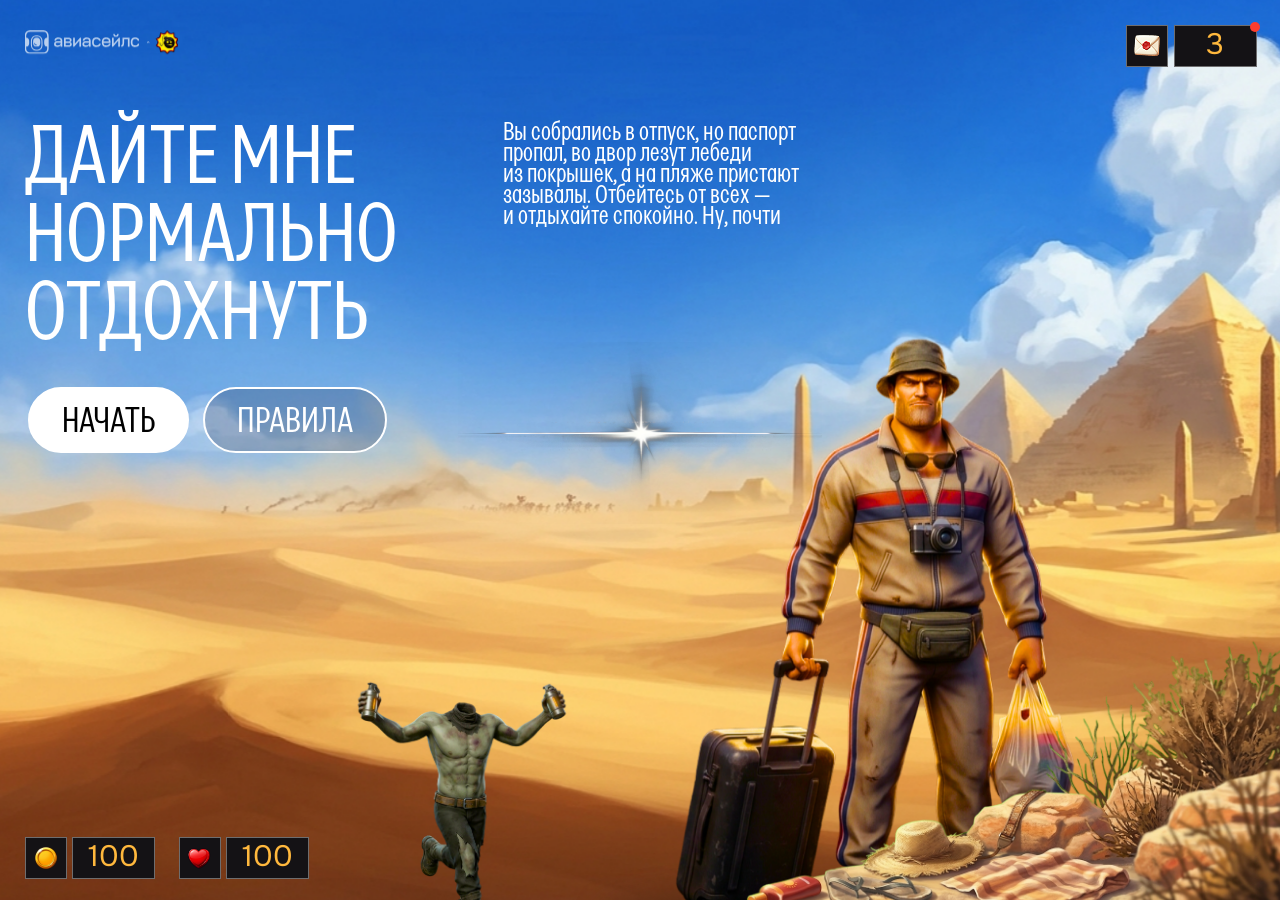
==== commit 2a8c1a65: "Игра: музыка колонки на iPhone через Web Audio — снова слышна и затихает с расстоянием Co-Authored-B" ====
--- a/index.html
+++ b/index.html
@@ -75,7 +75,7 @@
 
   <div class="p t start-wrap">
     <div class="in in--up">
-      <a class="btn btn--primary" href="game.html?v=24">Начать</a>
+      <a class="btn btn--primary" href="game.html?v=25">Начать</a>
       <button class="btn btn--ghost" id="btnRules" type="button">Правила</button>
     </div>
   </div>
@@ -170,7 +170,7 @@
     </div>
 
     <div class="mail-modal__footer">
-      <a class="mail-modal__action" href="game.html?v=24"><span aria-hidden="true">&gt;&gt;</span> В&nbsp;бой за&nbsp;отпуск <span aria-hidden="true">&lt;&lt;</span></a>
+      <a class="mail-modal__action" href="game.html?v=25"><span aria-hidden="true">&gt;&gt;</span> В&nbsp;бой за&nbsp;отпуск <span aria-hidden="true">&lt;&lt;</span></a>
     </div>
   </div>
 </div>
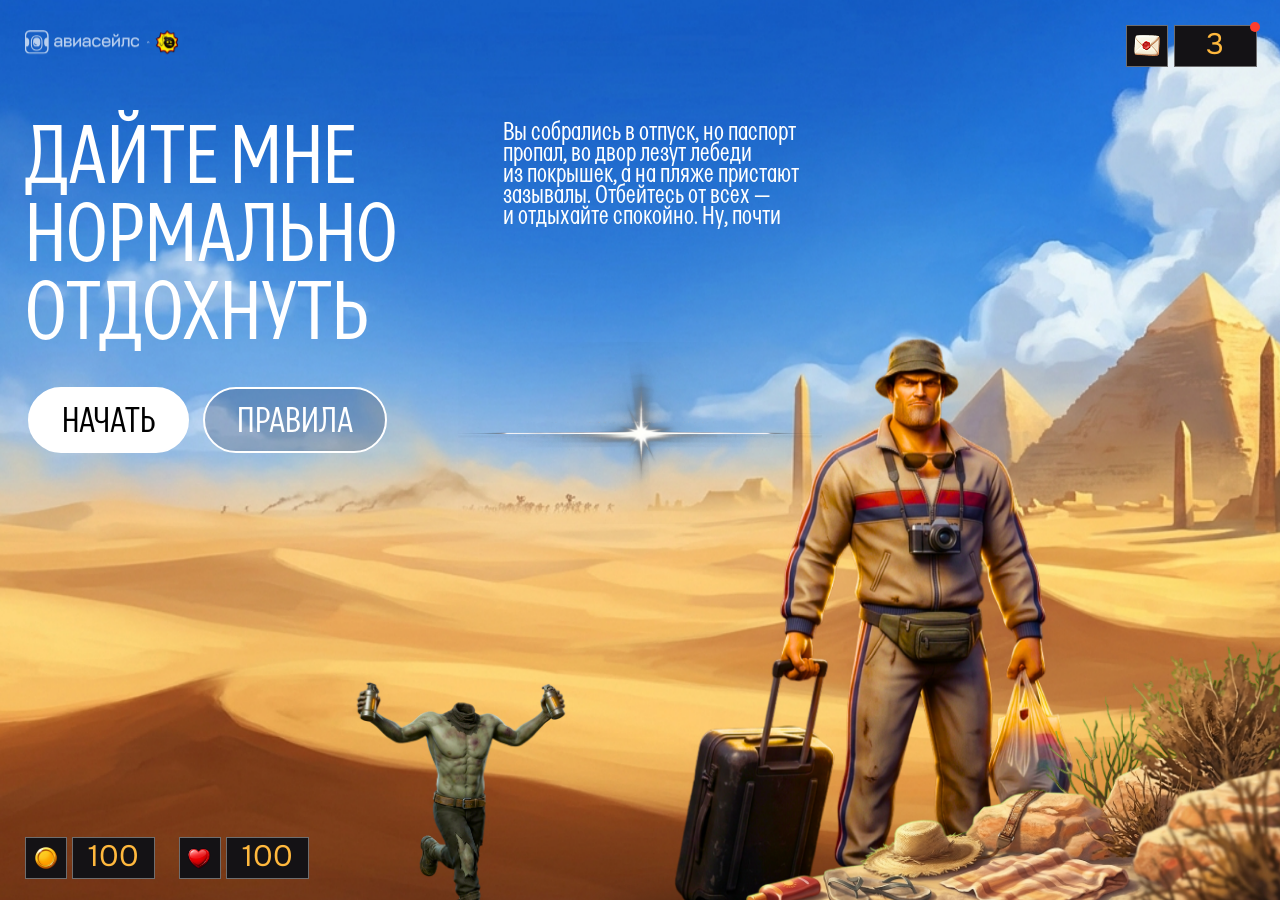
==== commit 3d0f4677: "Игра: громкость колонки — 90% рядом, 60% в паре шагов, 5% на краю карты Co-Authored-By: Claude Fable" ====
--- a/index.html
+++ b/index.html
@@ -75,7 +75,7 @@
 
   <div class="p t start-wrap">
     <div class="in in--up">
-      <a class="btn btn--primary" href="game.html?v=25">Начать</a>
+      <a class="btn btn--primary" href="game.html?v=26">Начать</a>
       <button class="btn btn--ghost" id="btnRules" type="button">Правила</button>
     </div>
   </div>
@@ -170,7 +170,7 @@
     </div>
 
     <div class="mail-modal__footer">
-      <a class="mail-modal__action" href="game.html?v=25"><span aria-hidden="true">&gt;&gt;</span> В&nbsp;бой за&nbsp;отпуск <span aria-hidden="true">&lt;&lt;</span></a>
+      <a class="mail-modal__action" href="game.html?v=26"><span aria-hidden="true">&gt;&gt;</span> В&nbsp;бой за&nbsp;отпуск <span aria-hidden="true">&lt;&lt;</span></a>
     </div>
   </div>
 </div>
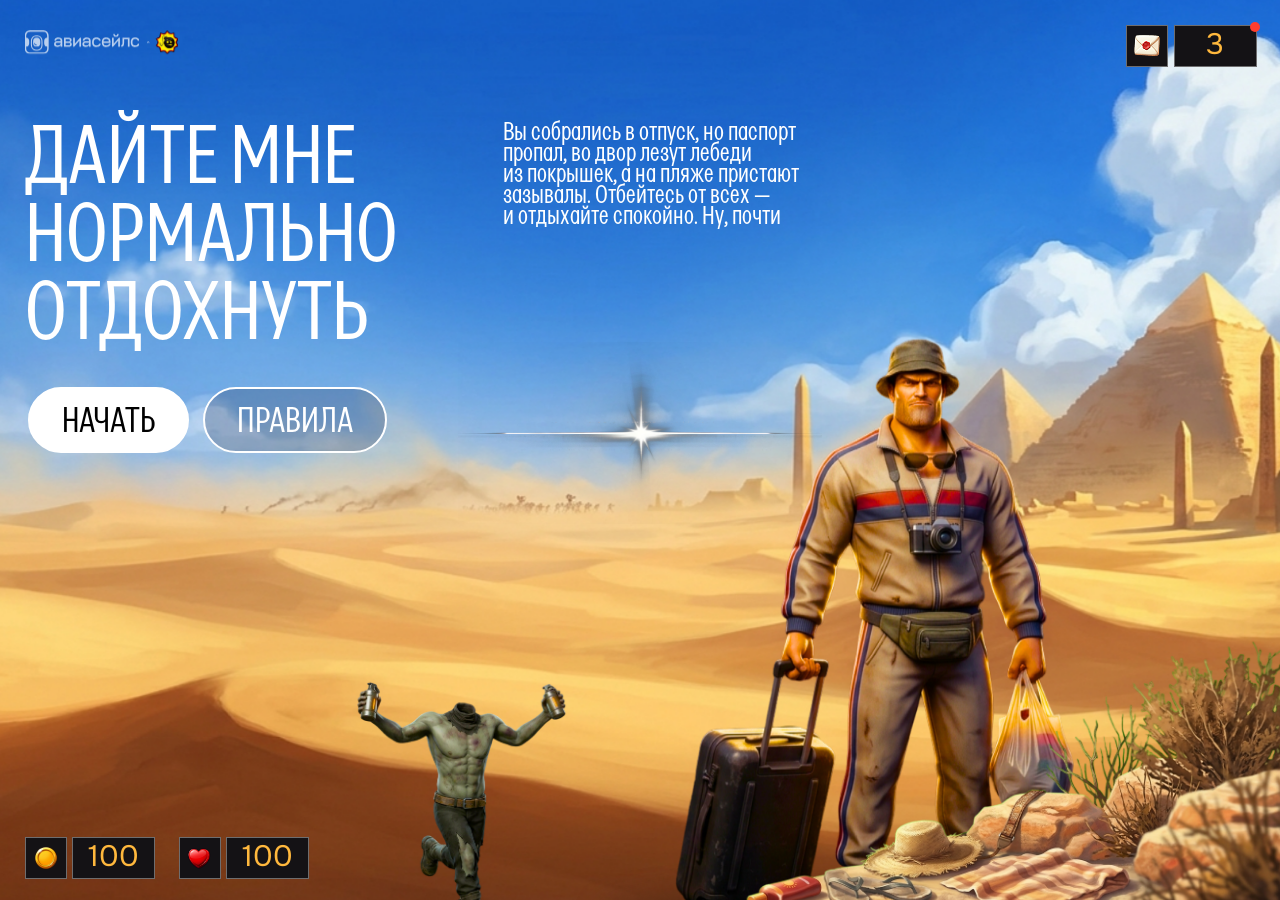
==== commit a7c9d58f: "Игра: звук колонки — плавное затухание по расстоянию и мягкое приглушение под реплики Co-Authored-By" ====
--- a/index.html
+++ b/index.html
@@ -75,7 +75,7 @@
 
   <div class="p t start-wrap">
     <div class="in in--up">
-      <a class="btn btn--primary" href="game.html?v=26">Начать</a>
+      <a class="btn btn--primary" href="game.html?v=27">Начать</a>
       <button class="btn btn--ghost" id="btnRules" type="button">Правила</button>
     </div>
   </div>
@@ -170,7 +170,7 @@
     </div>
 
     <div class="mail-modal__footer">
-      <a class="mail-modal__action" href="game.html?v=26"><span aria-hidden="true">&gt;&gt;</span> В&nbsp;бой за&nbsp;отпуск <span aria-hidden="true">&lt;&lt;</span></a>
+      <a class="mail-modal__action" href="game.html?v=27"><span aria-hidden="true">&gt;&gt;</span> В&nbsp;бой за&nbsp;отпуск <span aria-hidden="true">&lt;&lt;</span></a>
     </div>
   </div>
 </div>
